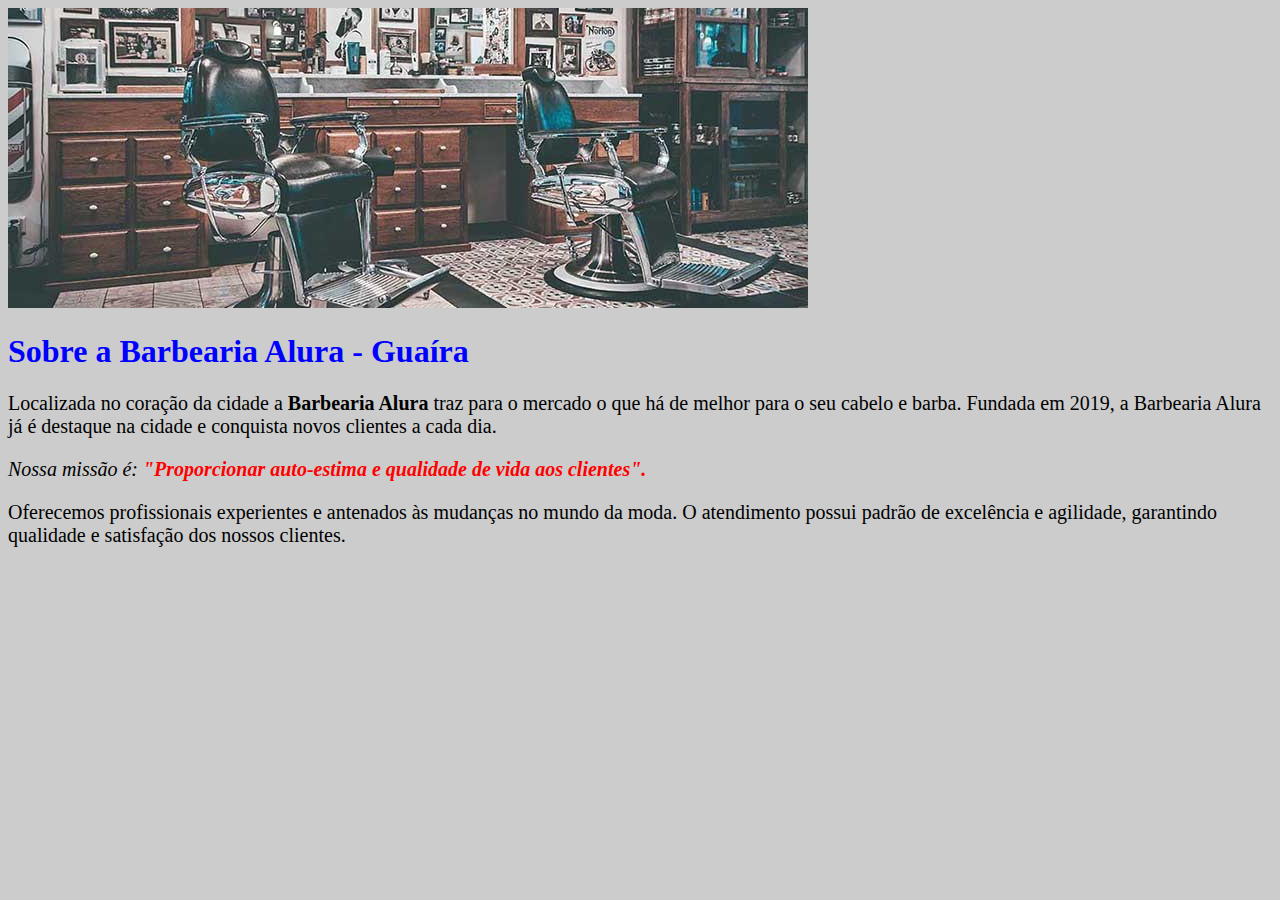
==== index.html @ 228155e6 "Add files via upload" ====
<!DOCTYPE html>
<html	lang="pt-br">
	<head>
		<meta charset="UTF-8">
		<title>Barbearia DEV Sistem</title>
		<link rel="stylesheet" href="style.css">
		
		<style>
			p{
				font-size: 20px;
			}
			</style>
			
	</head>
	<body>
	    <img src="banner.jpg" alt="banner"/>
		<h1 style="text-aling: center">Sobre a Barbearia Alura - Guaíra</h1>
	
		<P	style="text-aling: justify">	
			Localizada no coração da cidade a <STRONG>Barbearia Alura</STRONG> traz para o mercado o que há de melhor para o seu cabelo e barba. Fundada em 2019, a Barbearia Alura já é destaque na cidade e conquista novos clientes a cada dia.
		</P>
	
		<P style="font-size:20px: text-aling: right">	
			<em>Nossa missão é:	<STRONG>"Proporcionar auto-estima e qualidade de vida aos clientes".</STRONG></EM></P>
		</P>
	
		<p style="text-aling: left">
			Oferecemos profissionais experientes e antenados às mudanças no mundo da moda. O atendimento possui padrão de excelência e agilidade, garantindo qualidade e satisfação dos nossos clientes.
		</P>
	</body>
</html>
---- style.css ----
body{
     background: #cccccc
}	 
p{
		
	text-aling: center;
}
em strong{
   color: #ff0000;
}
h1{
    color: #0000ff;
}
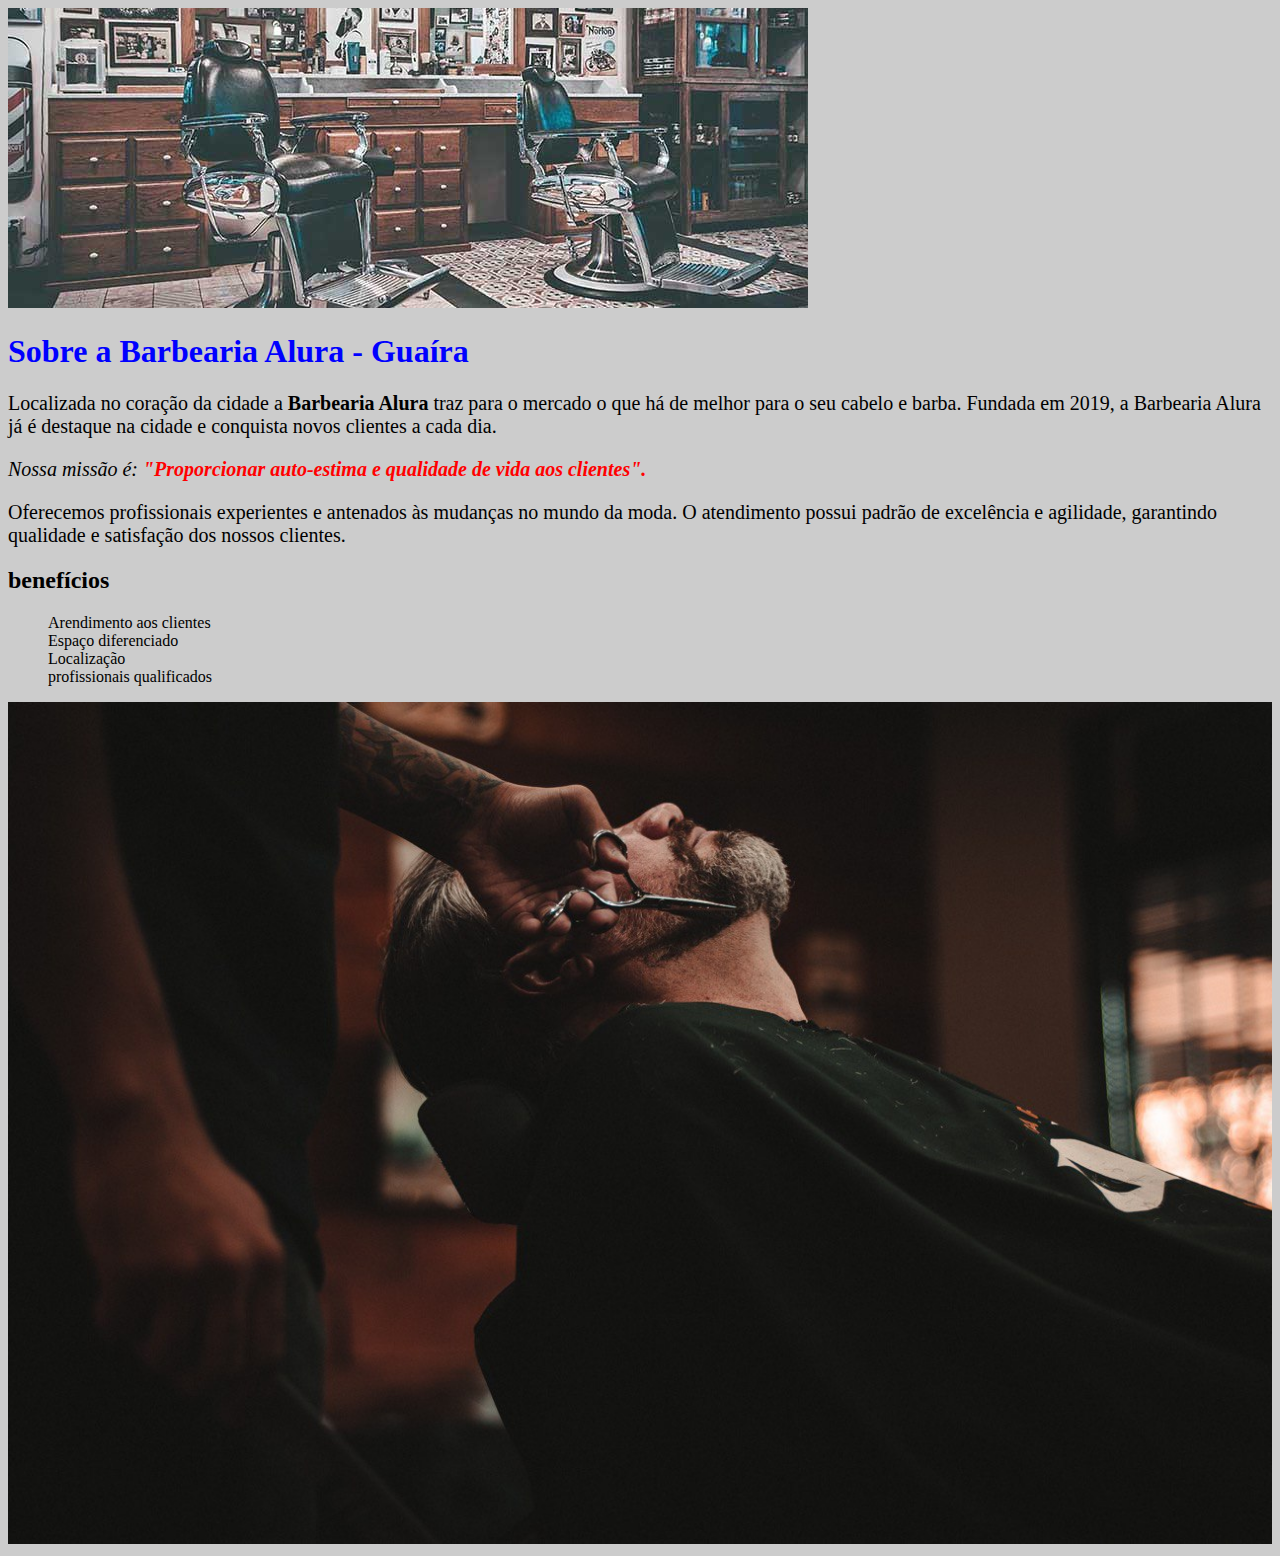
==== commit ec0ccb13: "Add files via upload" ====
--- a/index.html
+++ b/index.html
@@ -27,5 +27,15 @@
 		<p style="text-aling: left">
 			Oferecemos profissionais experientes e antenados às mudanças no mundo da moda. O atendimento possui padrão de excelência e agilidade, garantindo qualidade e satisfação dos nossos clientes.
 		</P>
+		
+		<H2>benefícios</H2>
+		<ul>
+		     <li class='items'> Arendimento aos clientes</li>
+			 <li class='items'> Espaço diferenciado</li>
+			 <li class='items'>Localização</li>
+			 <li class='items'>profissionais qualificados</li>
+		</ul>
+
+       <img id="benefícios" src="beneficios.jpg">		
 	</body>
-</html>
+
--- a/style.css
+++ b/style.css
@@ -10,4 +10,14 @@
 }
 h1{
     color: #0000ff;
-}+}
+#banner  {
+	 width: 100%;
+}
+.items{
+    front-style: italic;
+    list-style: none;
+}	
+#benefícios{
+     width:100%;
+}	 	 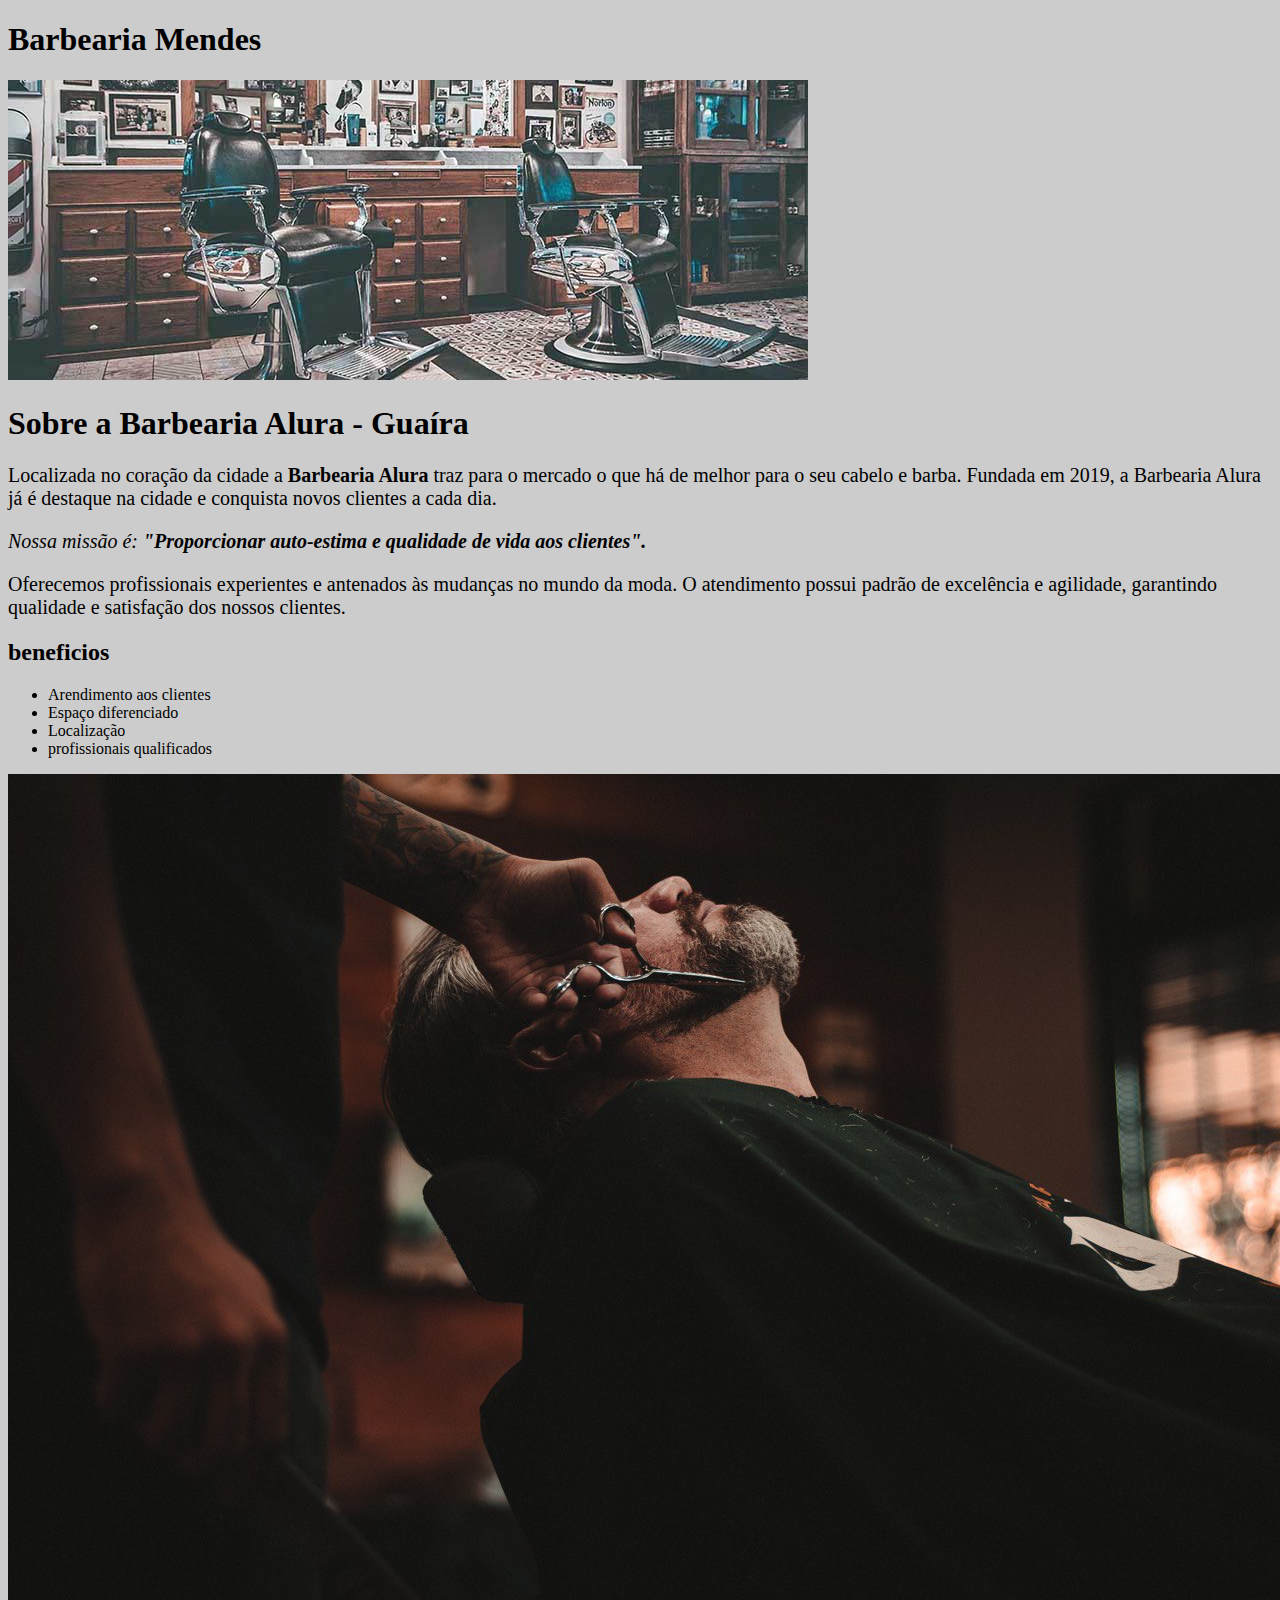
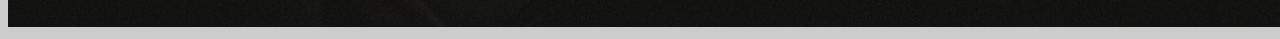
==== commit 8e94f46b: "Add files via upload" ====
--- a/index.html
+++ b/index.html
@@ -13,8 +13,13 @@
 			
 	</head>
 	<body>
+	      <header>
+		       <h1 class="centralizar">Barbearia Mendes</h1>
+		  <header>
 	    <img src="banner.jpg" alt="banner"/>
+		
 		<h1 style="text-aling: center">Sobre a Barbearia Alura - Guaíra</h1>
+		
 	
 		<P	style="text-aling: justify">	
 			Localizada no coração da cidade a <STRONG>Barbearia Alura</STRONG> traz para o mercado o que há de melhor para o seu cabelo e barba. Fundada em 2019, a Barbearia Alura já é destaque na cidade e conquista novos clientes a cada dia.
@@ -28,7 +33,7 @@
 			Oferecemos profissionais experientes e antenados às mudanças no mundo da moda. O atendimento possui padrão de excelência e agilidade, garantindo qualidade e satisfação dos nossos clientes.
 		</P>
 		
-		<H2>benefícios</H2>
+		<H2>beneficios</H2>
 		<ul>
 		     <li class='items'> Arendimento aos clientes</li>
 			 <li class='items'> Espaço diferenciado</li>
@@ -36,6 +41,6 @@
 			 <li class='items'>profissionais qualificados</li>
 		</ul>
 
-       <img id="benefícios" src="beneficios.jpg">		
+       <img id="beneficios" class="imagembeneficio" src="beneficios.jpg">		
 	</body>
 
--- a/style.css
+++ b/style.css
@@ -1,23 +1,29 @@
 body{
      background: #cccccc
 }	 
-p{
-		
-	text-aling: center;
+{
+p,.centralizar{		
+	text-align: center;
 }
 em strong{
    color: #ff0000;
 }
-h1{
+h1,h2{
     color: #0000ff;
 }
 #banner  {
 	 width: 100%;
 }
 .items{
-    front-style: italic;
+    font-style: italic;
     list-style: none;
 }	
-#benefícios{
-     width:100%;
-}	 	 +#beneficios{
+     width:50%;
+}	 
+ul{ 
+    display: inline-block;
+	width: 20%;
+	margin-right: 15%;
+	vertical-align:top;
+}		
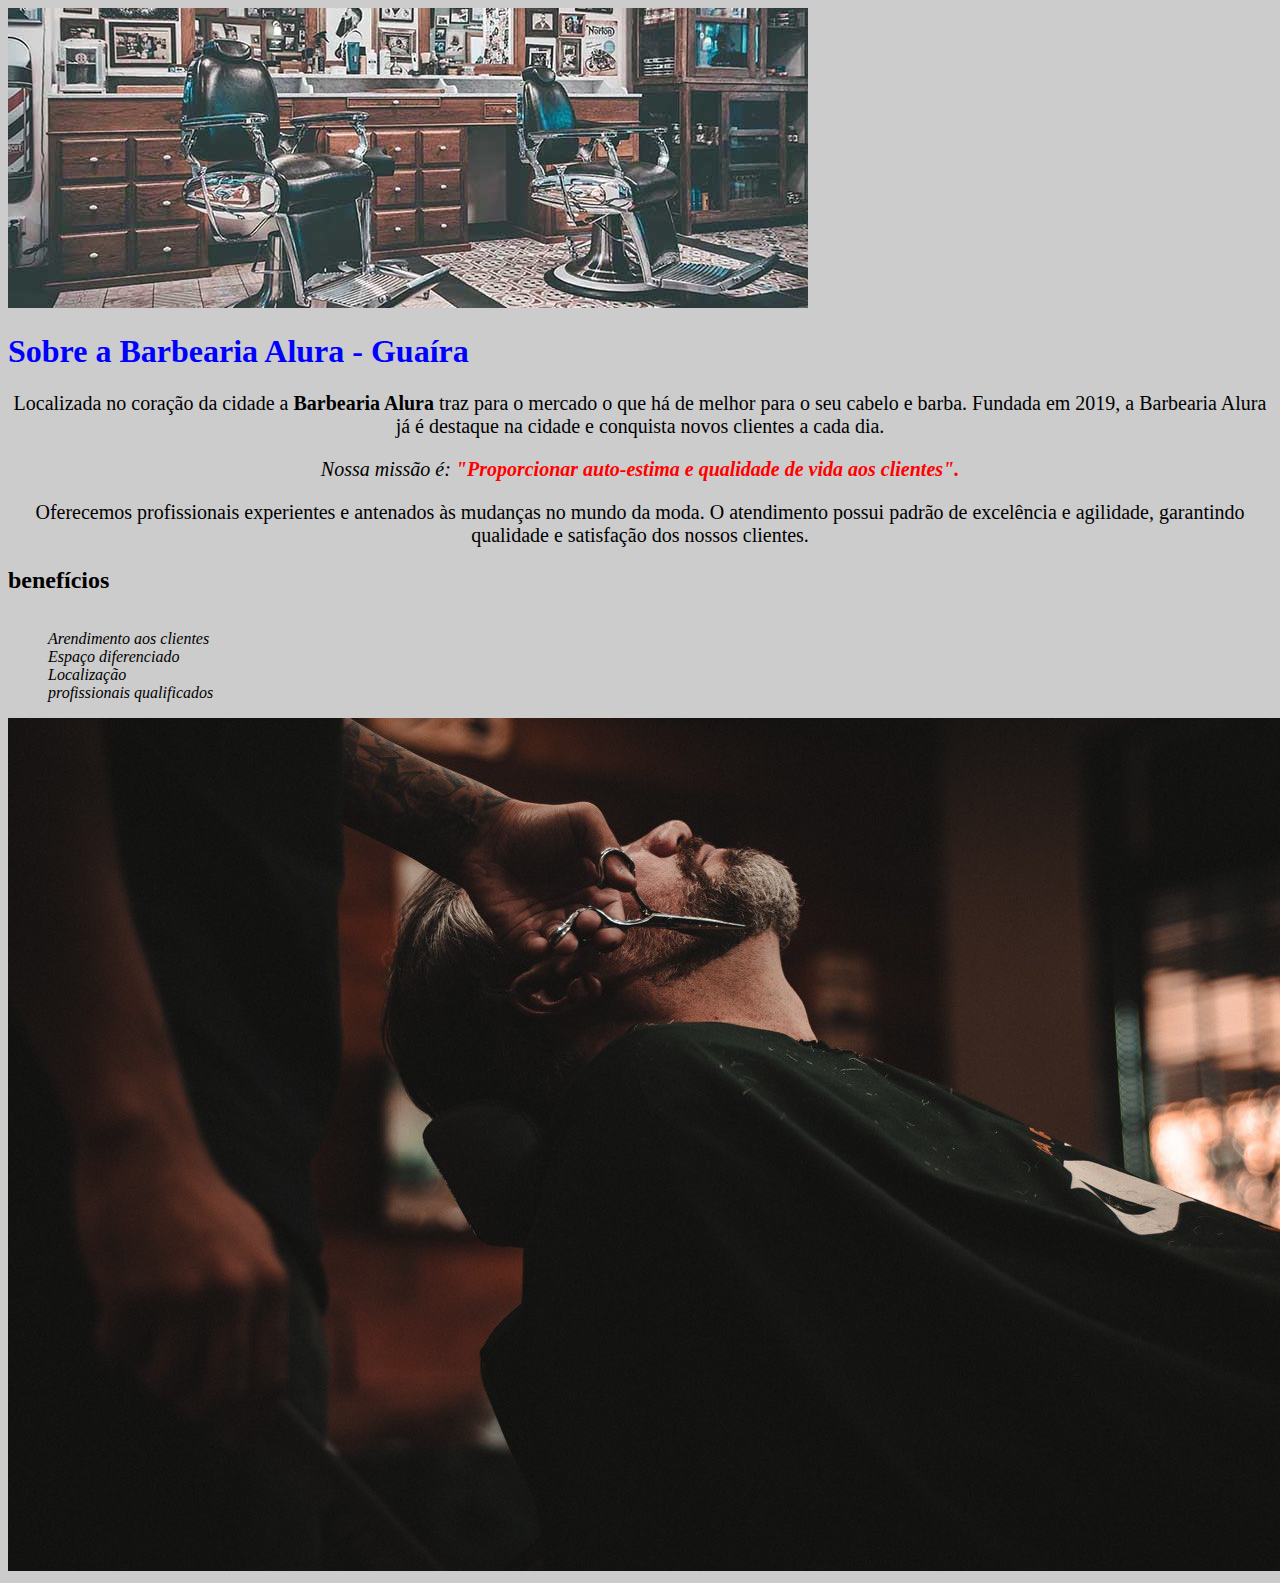
==== commit 5532f494: "Add files via upload" ====
--- a/index.html
+++ b/index.html
@@ -13,13 +13,8 @@
 			
 	</head>
 	<body>
-	      <header>
-		       <h1 class="centralizar">Barbearia Mendes</h1>
-		  <header>
 	    <img src="banner.jpg" alt="banner"/>
-		
 		<h1 style="text-aling: center">Sobre a Barbearia Alura - Guaíra</h1>
-		
 	
 		<P	style="text-aling: justify">	
 			Localizada no coração da cidade a <STRONG>Barbearia Alura</STRONG> traz para o mercado o que há de melhor para o seu cabelo e barba. Fundada em 2019, a Barbearia Alura já é destaque na cidade e conquista novos clientes a cada dia.
@@ -33,7 +28,7 @@
 			Oferecemos profissionais experientes e antenados às mudanças no mundo da moda. O atendimento possui padrão de excelência e agilidade, garantindo qualidade e satisfação dos nossos clientes.
 		</P>
 		
-		<H2>beneficios</H2>
+		<H2>benefícios</H2>
 		<ul>
 		     <li class='items'> Arendimento aos clientes</li>
 			 <li class='items'> Espaço diferenciado</li>
@@ -41,6 +36,6 @@
 			 <li class='items'>profissionais qualificados</li>
 		</ul>
 
-       <img id="beneficios" class="imagembeneficio" src="beneficios.jpg">		
+       <img id="benefícios" src="beneficios.jpg">		
 	</body>
 
--- a/style.css
+++ b/style.css
@@ -1,14 +1,14 @@
 body{
      background: #cccccc
 }	 
-{
-p,.centralizar{		
+p{
+		
 	text-align: center;
 }
 em strong{
    color: #ff0000;
 }
-h1,h2{
+h1{
     color: #0000ff;
 }
 #banner  {
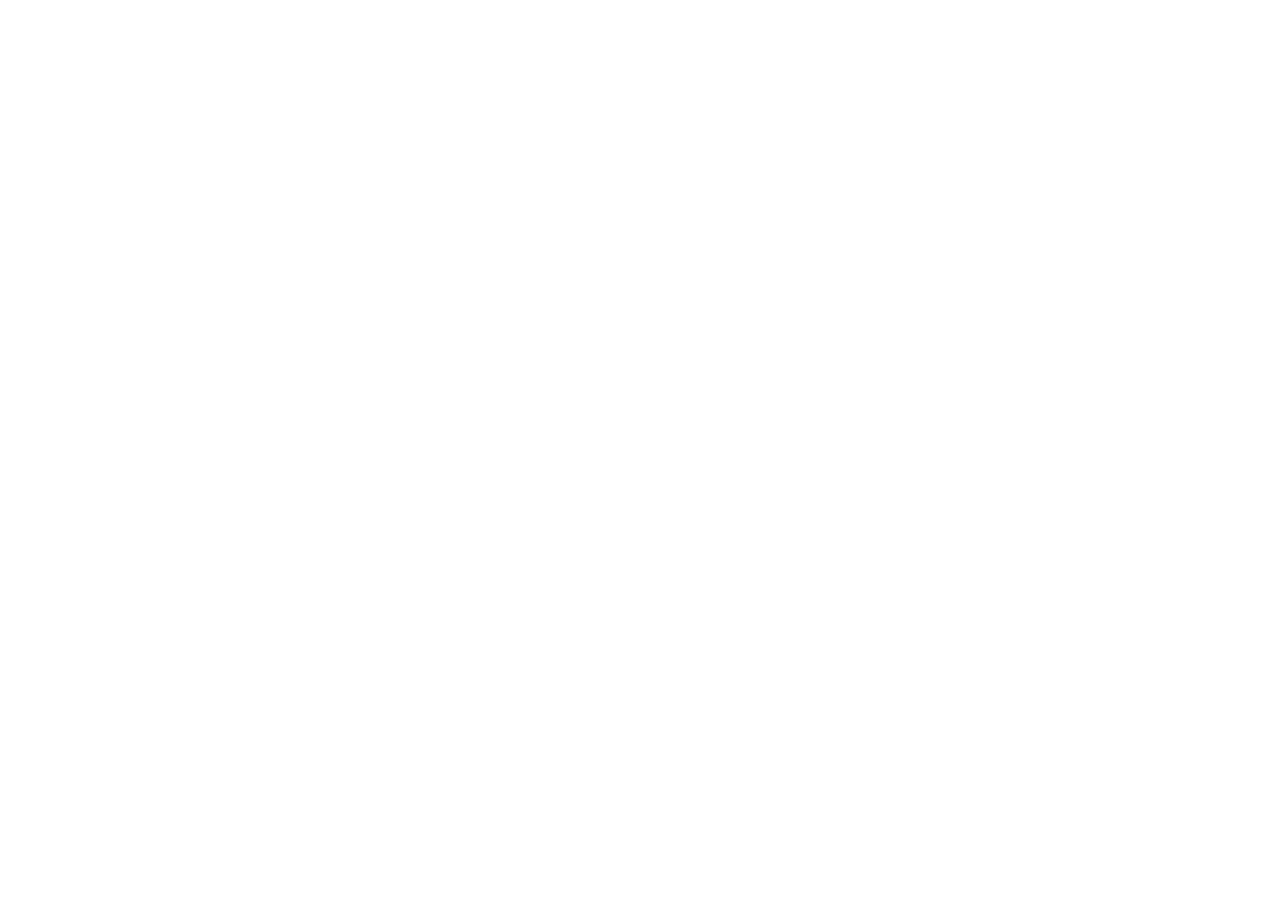
==== commit d51660e6: "Add files via upload" ====
--- a/index.html
+++ b/index.html
@@ -1,41 +1,12 @@
-<!DOCTYPE html>
-<html	lang="pt-br">
-	<head>
-		<meta charset="UTF-8">
-		<title>Barbearia DEV Sistem</title>
-		<link rel="stylesheet" href="style.css">
-		
-		<style>
-			p{
-				font-size: 20px;
-			}
-			</style>
-			
-	</head>
-	<body>
-	    <img src="banner.jpg" alt="banner"/>
-		<h1 style="text-aling: center">Sobre a Barbearia Alura - Guaíra</h1>
-	
-		<P	style="text-aling: justify">	
-			Localizada no coração da cidade a <STRONG>Barbearia Alura</STRONG> traz para o mercado o que há de melhor para o seu cabelo e barba. Fundada em 2019, a Barbearia Alura já é destaque na cidade e conquista novos clientes a cada dia.
-		</P>
-	
-		<P style="font-size:20px: text-aling: right">	
-			<em>Nossa missão é:	<STRONG>"Proporcionar auto-estima e qualidade de vida aos clientes".</STRONG></EM></P>
-		</P>
-	
-		<p style="text-aling: left">
-			Oferecemos profissionais experientes e antenados às mudanças no mundo da moda. O atendimento possui padrão de excelência e agilidade, garantindo qualidade e satisfação dos nossos clientes.
-		</P>
-		
-		<H2>benefícios</H2>
-		<ul>
-		     <li class='items'> Arendimento aos clientes</li>
-			 <li class='items'> Espaço diferenciado</li>
-			 <li class='items'>Localização</li>
-			 <li class='items'>profissionais qualificados</li>
-		</ul>
-
-       <img id="benefícios" src="beneficios.jpg">		
-	</body>
-
+<!DOCTYPE html>
+<html lang="en">
+<head>
+    <meta charset="UTF-8">
+    <meta http-equiv="X-UA-Compatible" content="IE=edge">
+    <meta name="viewport" content="width=device-width, initial-scale=1.0">
+    <title>Document</title>
+</head>
+<body>
+    
+</body>
+</html>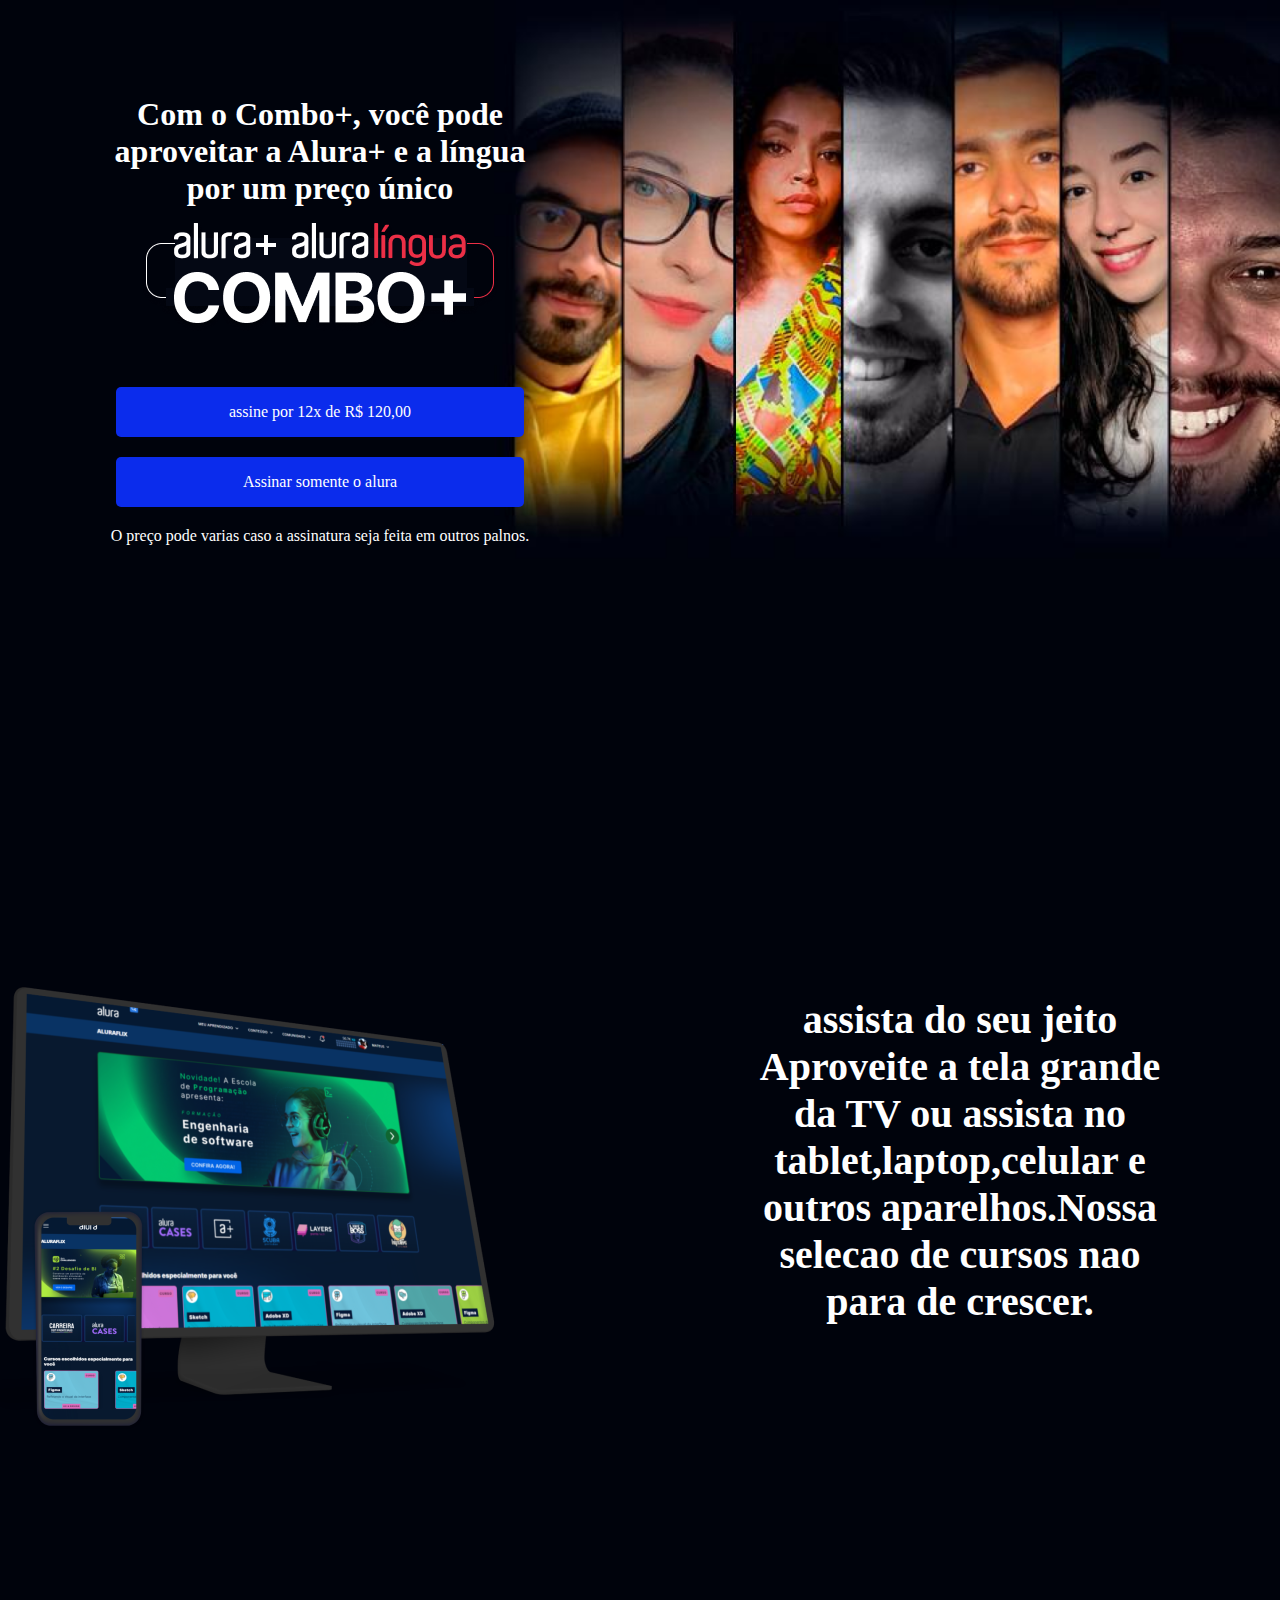
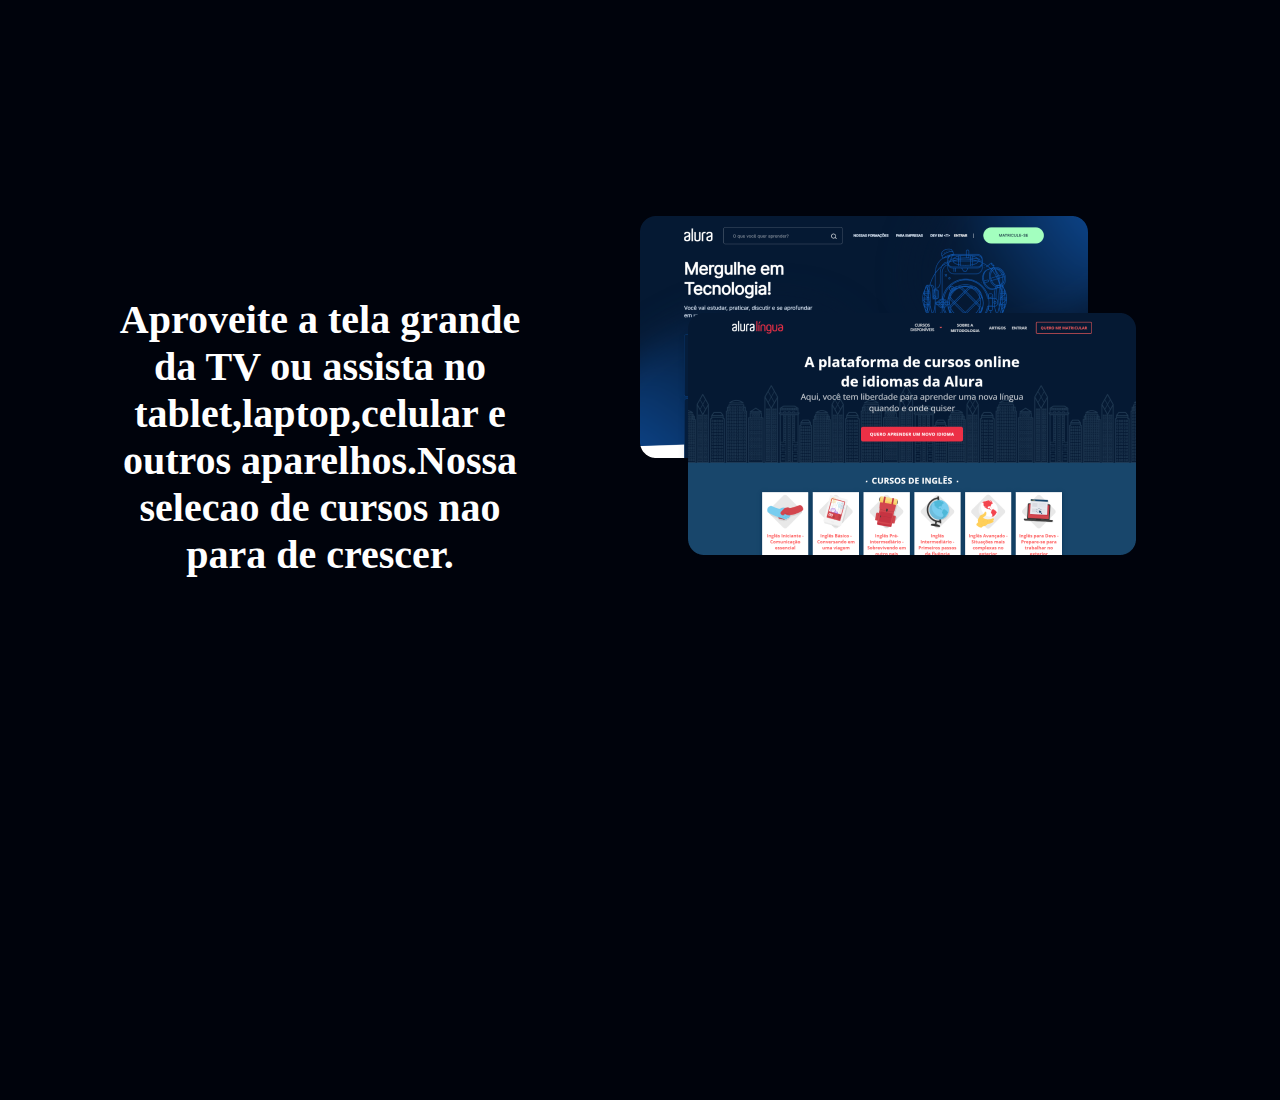
==== commit 884a4a18: "Add files via upload" ====
--- a/index.html
+++ b/index.html
@@ -4,9 +4,51 @@
     <meta charset="UTF-8">
     <meta http-equiv="X-UA-Compatible" content="IE=edge">
     <meta name="viewport" content="width=device-width, initial-scale=1.0">
-    <title>Document</title>
+    <title>MendesFlix</title>
+    <link rel="stylesheet" href="css/style.css">
+
 </head>
 <body>
+    <section class="principal container">
+        <div>
+       <h1>
+           Com o Combo+, você pode aproveitar a Alura+ e a língua por um preço único
+       </h1>
+       <img src="img/combo.png" alt="Combo alura">
+       <a href="#" class="assine_botao">
+          assine por 12x de R$ 120,00
+       </a>
+       <a href="#" class="container_botao botao_segundario">
+            Assinar somente o alura
+       </a>
+    </P class="container_aviso">
+          O preço pode varias caso a assinatura seja feita em outros palnos.
+    </p>
+    </div>
+
+    </section>
+    <section class="container segundario"> 
+    <img src="img/Plataformas.png" alt="Plataformas">
+    <div class="container_descricao">
+        <h2 class="descricao_titulo">assista do seu jeito</h2>
+        <p class="descricao_titulo">
+            Aproveite a tela grande da TV ou assista no tablet,laptop,celular e outros aparelhos.Nossa selecao de cursos nao para de crescer.
+
+        </p>
+    </div>
+    </section>
+
+    <section class="container segundario"> 
+        
+        <div class="container_descricao">
+        
+            <p class="descricao_titulo">
+                Aproveite a tela grande da TV ou assista no tablet,laptop,celular e outros aparelhos.Nossa selecao de cursos nao para de crescer.
     
+            </p>
+        </div>
+        <img src="img/Telas.png" alt="Telas">
+        </section>
+
 </body>
-</html>+</html>
--- a/css/style.css
+++ b/css/style.css
@@ -0,0 +1,62 @@
+body{
+    --branco-principal: #fff;
+    --botao-azul: #0b2cec;
+    --cor-de-fundo: #00030c;
+}
+body{
+    background-color: var(--cor-de-fundo);
+    color: var(--branco-principal);
+}
+*{
+    margin: 0;
+    padding: 0;
+}
+.principal{
+    background-image: url("../img/background.png");
+    background-repeat: no-repeat;
+    background-size: contain;
+    display: block;
+}
+.container{
+    height: 100vh;
+    display: grid;
+    grid-template-columns: 50% 50%;
+}
+.assine_botao, .container_botao{
+    background-color: var(--botao-azul);
+    border-radius: 5px;
+    padding: 1em;
+    color: var(--branco-principalj);
+    text-decoration: none;
+    display: block;
+margin: 20px;
+
+}
+.botao_secundario{
+    background-color:transparent;
+    border: 2px solid var(--branco-principal);
+}
+.container img{
+    margin: 1em 0 2em 0;
+}
+.container div{
+     margin: 6em;
+     text-align: center;
+}
+.container_aviso{
+    padding: 10px;
+    font-size: 10px;
+}
+    
+.container.secundario{
+    width: 80%;
+}
+.secundario{
+    align-items: center;
+    margin: 0% auto;
+}
+.descricao_titulo{
+    font-weight: 700;
+    font-size: 40px;
+    color: var(--branco-principal);
+}
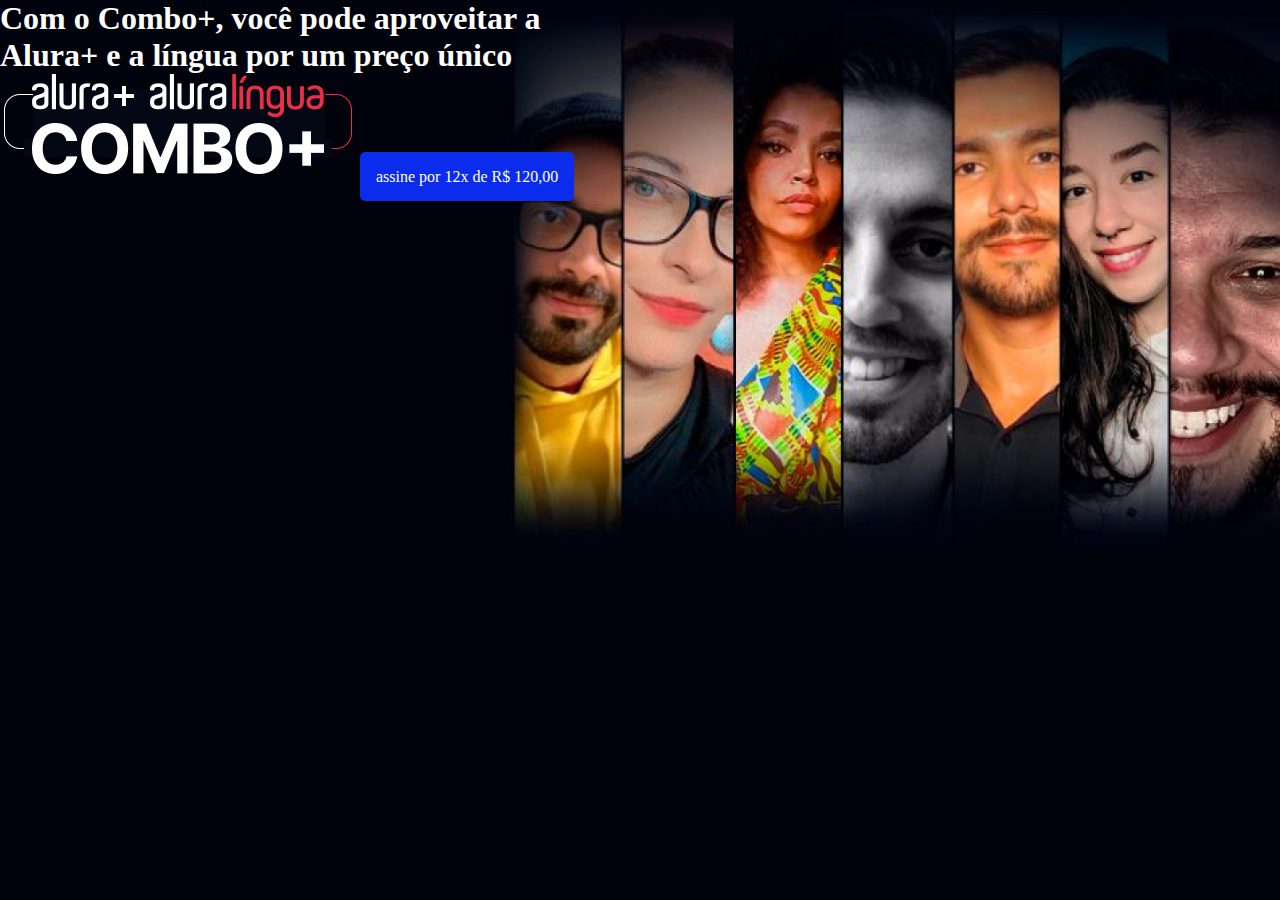
==== commit ee90a048: "Add files via upload" ====
--- a/index.html
+++ b/index.html
@@ -18,37 +18,7 @@
        <a href="#" class="assine_botao">
           assine por 12x de R$ 120,00
        </a>
-       <a href="#" class="container_botao botao_segundario">
-            Assinar somente o alura
-       </a>
-    </P class="container_aviso">
-          O preço pode varias caso a assinatura seja feita em outros palnos.
-    </p>
-    </div>
-
-    </section>
-    <section class="container segundario"> 
-    <img src="img/Plataformas.png" alt="Plataformas">
-    <div class="container_descricao">
-        <h2 class="descricao_titulo">assista do seu jeito</h2>
-        <p class="descricao_titulo">
-            Aproveite a tela grande da TV ou assista no tablet,laptop,celular e outros aparelhos.Nossa selecao de cursos nao para de crescer.
-
-        </p>
     </div>
     </section>
-
-    <section class="container segundario"> 
-        
-        <div class="container_descricao">
-        
-            <p class="descricao_titulo">
-                Aproveite a tela grande da TV ou assista no tablet,laptop,celular e outros aparelhos.Nossa selecao de cursos nao para de crescer.
-    
-            </p>
-        </div>
-        <img src="img/Telas.png" alt="Telas">
-        </section>
-
 </body>
 </html>
--- a/css/style.css
+++ b/css/style.css
@@ -22,41 +22,10 @@
     display: grid;
     grid-template-columns: 50% 50%;
 }
-.assine_botao, .container_botao{
+.assine_botao{
     background-color: var(--botao-azul);
     border-radius: 5px;
     padding: 1em;
     color: var(--branco-principalj);
     text-decoration: none;
-    display: block;
-margin: 20px;
-
 }
-.botao_secundario{
-    background-color:transparent;
-    border: 2px solid var(--branco-principal);
-}
-.container img{
-    margin: 1em 0 2em 0;
-}
-.container div{
-     margin: 6em;
-     text-align: center;
-}
-.container_aviso{
-    padding: 10px;
-    font-size: 10px;
-}
-    
-.container.secundario{
-    width: 80%;
-}
-.secundario{
-    align-items: center;
-    margin: 0% auto;
-}
-.descricao_titulo{
-    font-weight: 700;
-    font-size: 40px;
-    color: var(--branco-principal);
-}
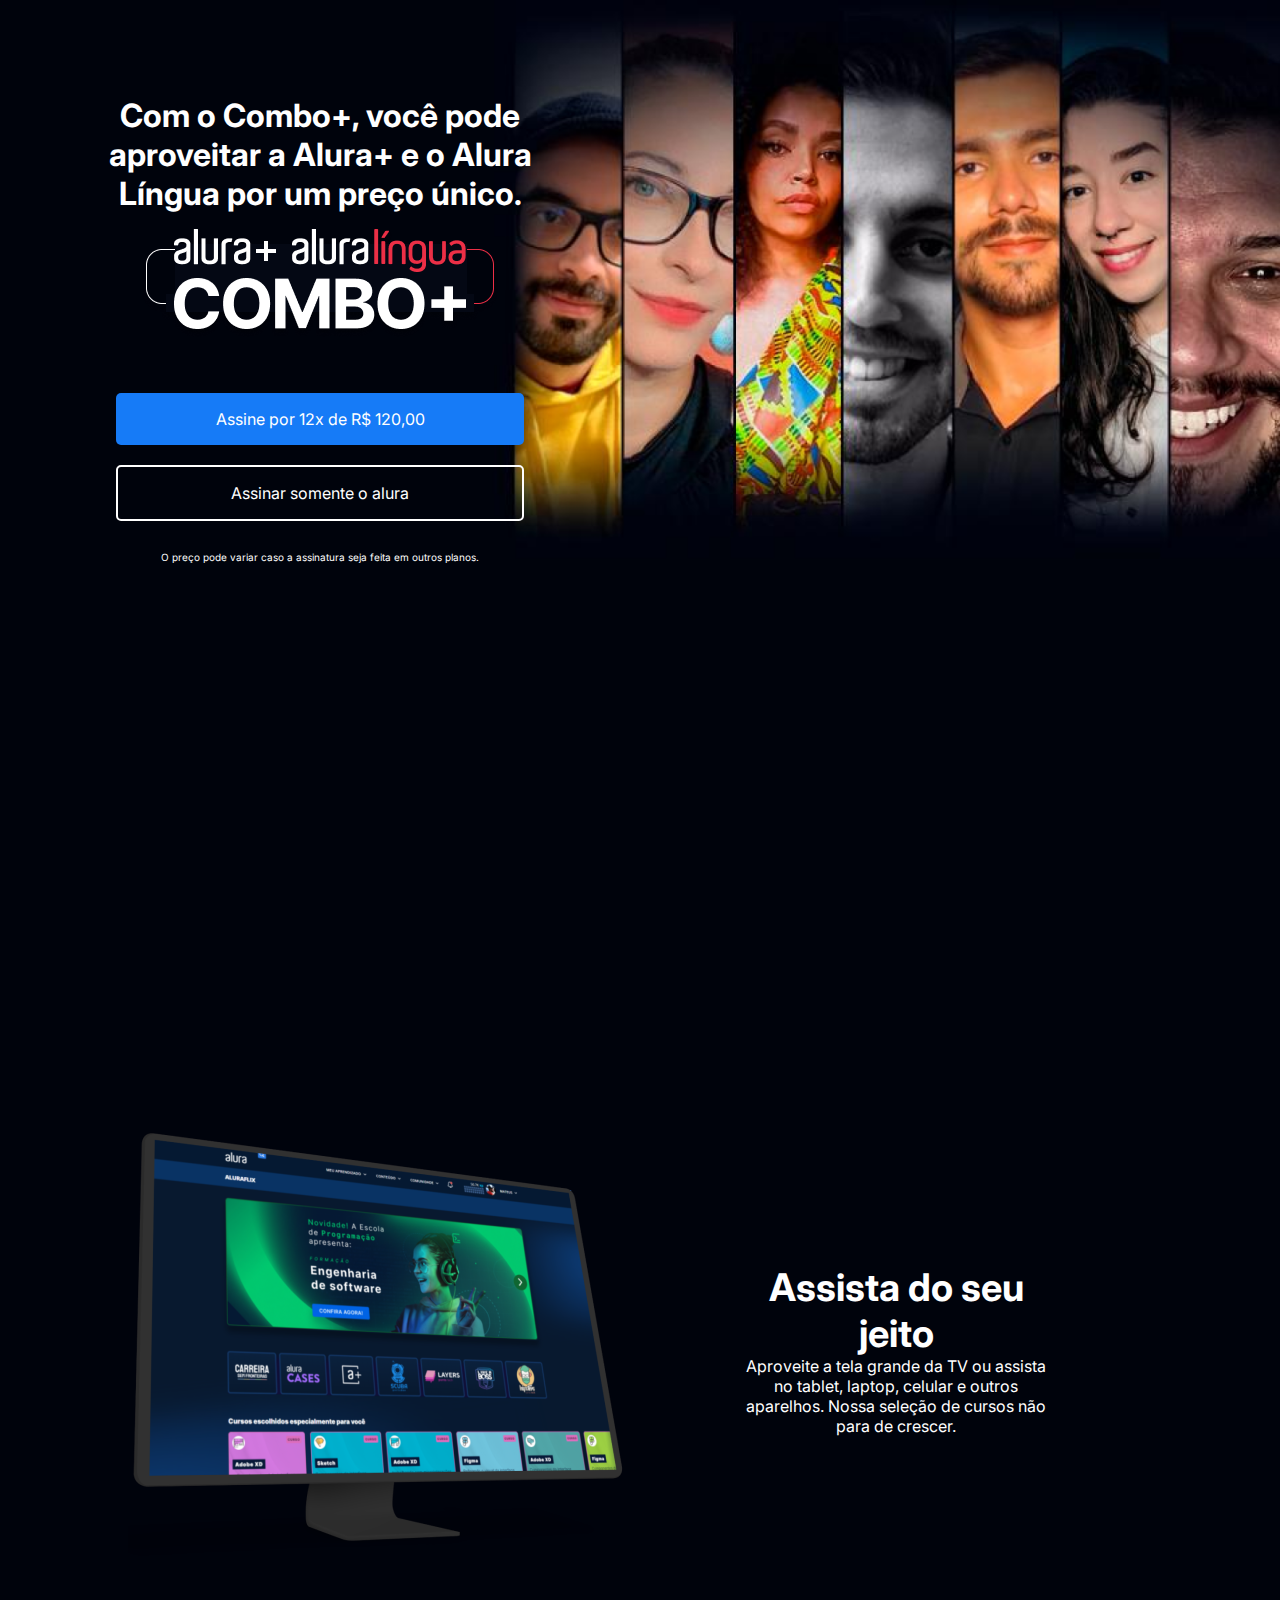
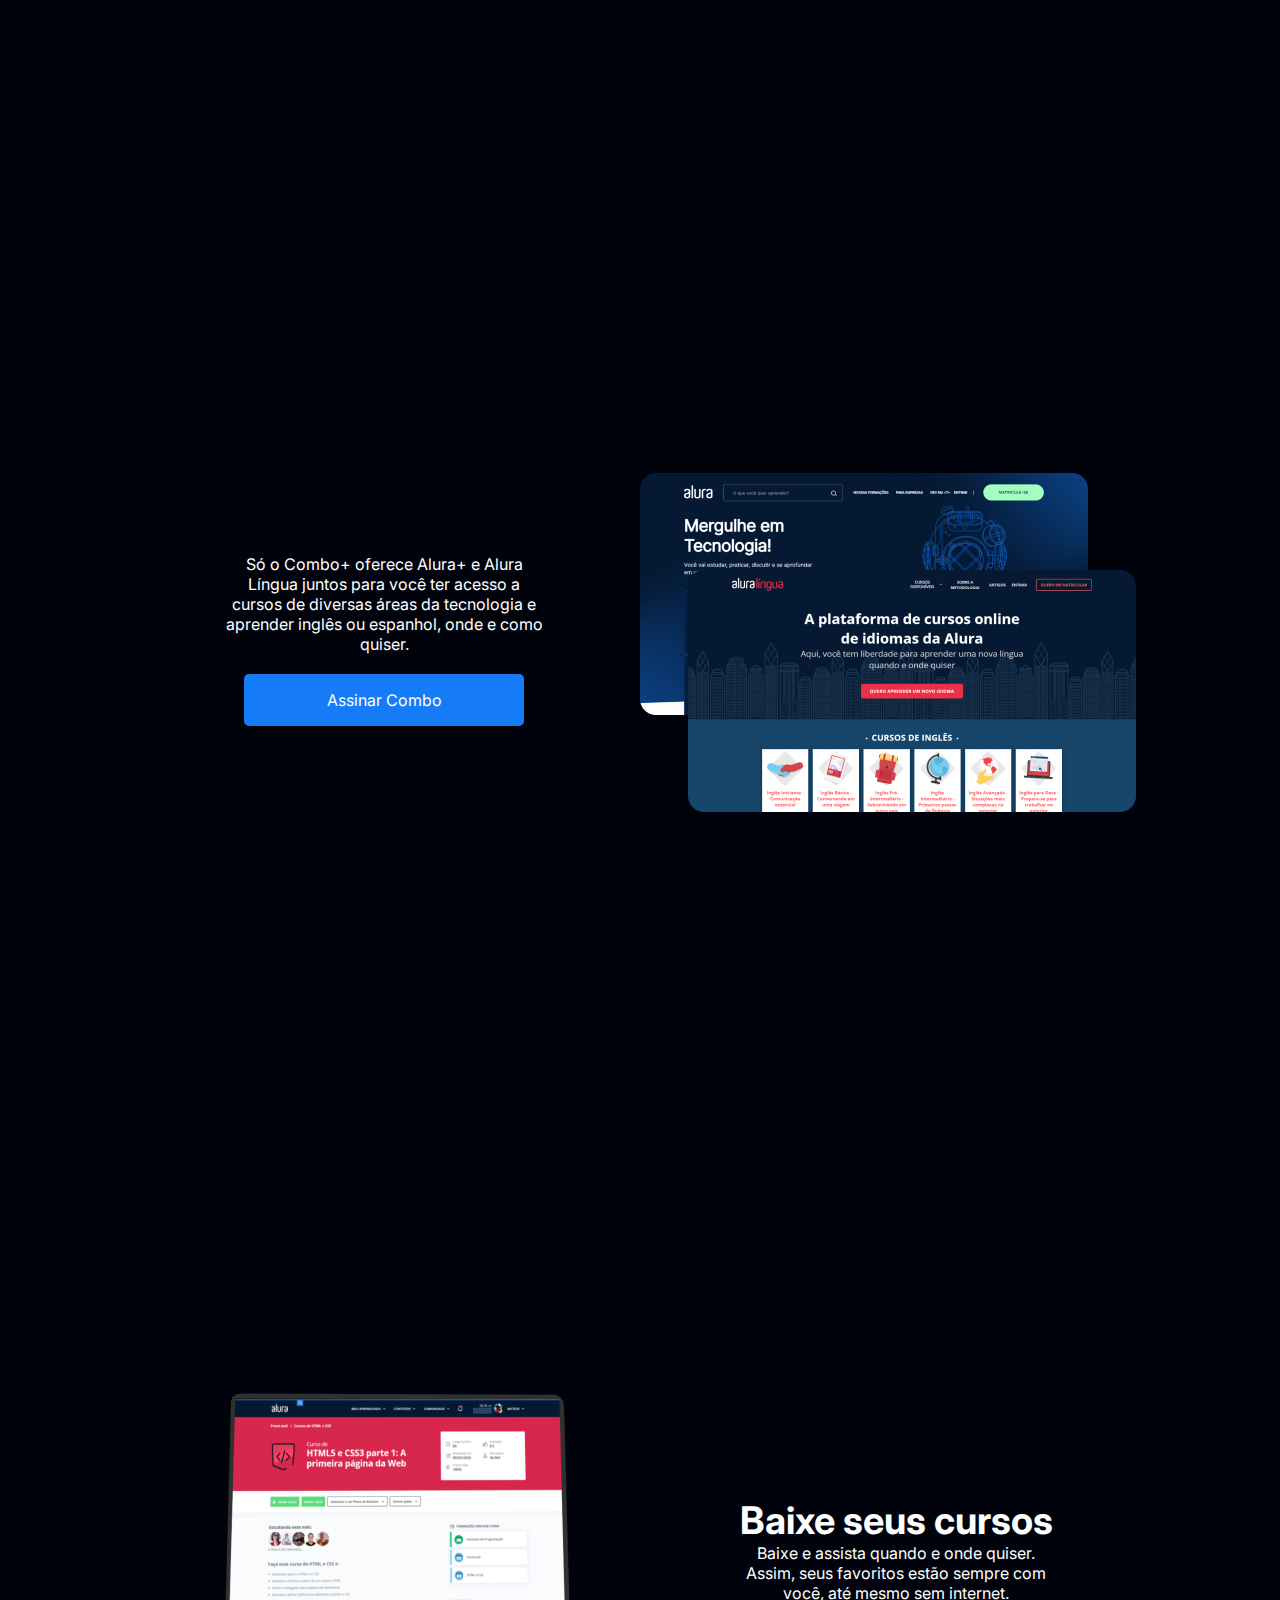
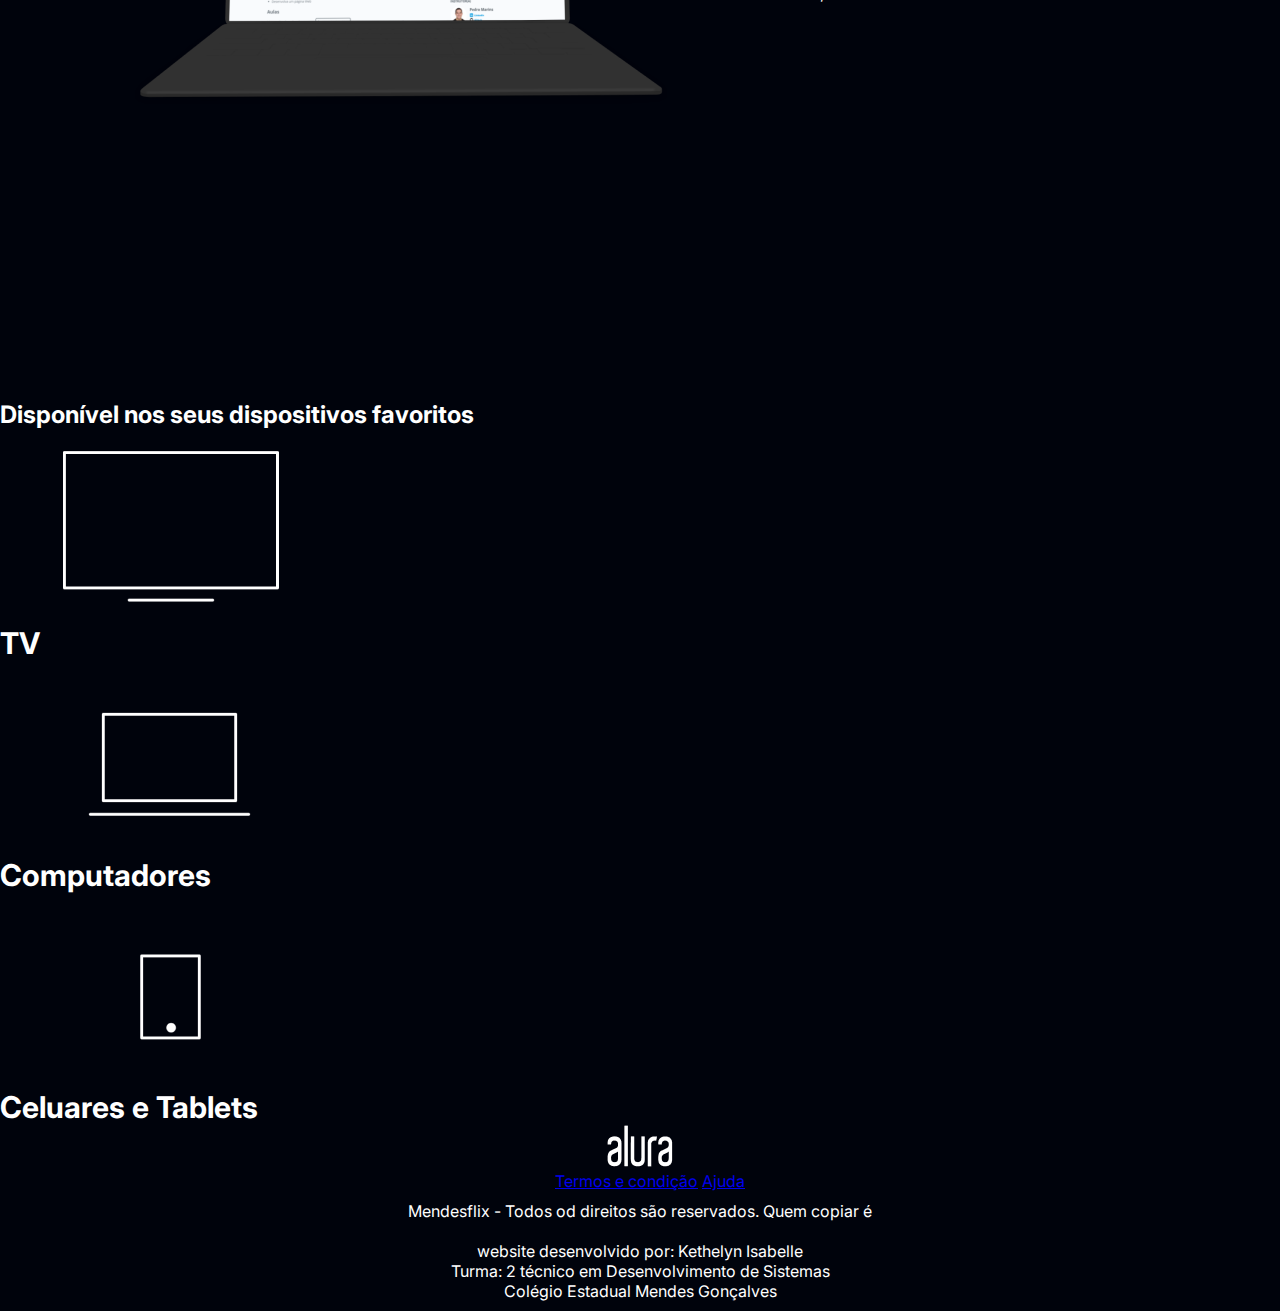
==== commit 22ea240e: "Add files via upload" ====
--- a/index.html
+++ b/index.html
@@ -1,24 +1,118 @@
-<!DOCTYPE html>
-<html lang="en">
-<head>
-    <meta charset="UTF-8">
-    <meta http-equiv="X-UA-Compatible" content="IE=edge">
-    <meta name="viewport" content="width=device-width, initial-scale=1.0">
-    <title>MendesFlix</title>
-    <link rel="stylesheet" href="css/style.css">
-
-</head>
-<body>
-    <section class="principal container">
-        <div>
-       <h1>
-           Com o Combo+, você pode aproveitar a Alura+ e a língua por um preço único
-       </h1>
-       <img src="img/combo.png" alt="Combo alura">
-       <a href="#" class="assine_botao">
-          assine por 12x de R$ 120,00
-       </a>
-    </div>
-    </section>
-</body>
-</html>
+<!DOCTYPE html>
+<html lang="en">
+
+<head>
+    <meta charset="UTF-8">
+    <meta http-equiv="X-UA-Compatible" content="IE=edge">
+    <meta name="viewport" content="width=device-width, initial-scale=1.0">
+    <title>MendesFlix</title>
+    <link rel="stylesheet" href="css/style.css">
+</head>
+
+<body>
+    <section class="principal container">
+        <div>
+            <h1>
+                Com o Combo+, você pode aproveitar a Alura+ e o Alura Língua por um preço único.
+            </h1>
+            <img src="img/combo.png" alt="Combo Alura">
+            <a href="#" class="assine_botao">
+                Assine por 12x de R$ 120,00
+            </a>
+            <a href="#" class="container_botao botao_secundario">
+                Assinar somente o alura
+            </a>
+            <p class="container_aviso">
+                O preço pode variar caso a assinatura seja feita em outros planos.
+            </p>
+
+        </div>
+    </section>
+    <section class="container secundario">
+        <img src="img/assista.png" alt="Assista">
+        <div class="container_descricao">
+            <h2 class="descricao_titulo">Assista do seu jeito</h2>
+            <p class="descricao_texto">
+                Aproveite a tela grande da TV ou assista no tablet, laptop, celular e outros aparelhos. Nossa seleção de
+                cursos não para de crescer.
+            </p>
+        </div>
+    </section>
+
+
+    <section class="container secundario">
+
+        <div class="container_descricao">
+            <p class="descricao_texto">
+                Só o Combo+ oferece Alura+ e Alura Língua juntos para você ter acesso a
+                 cursos de diversas áreas da
+                tecnologia e aprender inglês ou espanhol, onde e como quiser.
+            </p>
+            <a href="www.alura.com.br" class="container_botao secundario_botao">
+                Assinar Combo
+            </a>
+        </div>
+        <img src="img/telas.png" alt="Assista">
+    </section>
+
+
+    <section class="container secundario">
+        <img src="img/notebook.png" alt="Download">
+        <div class="container_descricao">
+            <h2 class="descricao_titulo">Baixe seus cursos</h2>
+            <p class="descricao_texto">
+                Baixe e assista quando e onde quiser. Assim, seus favoritos estão sempre com você, até mesmo sem internet.
+            </p>
+           
+        </div>
+
+    </section>
+    <section class="dispositivos">
+        <h2 class="dispositivos_titulo">
+            Disponível nos seus dispositivos favoritos
+        </h2>
+        <ul class="dispositivos_lista">
+            <li>
+                <img src="img/tv.png" alt="Televisão">
+                <h3 class="lista_item">TV</h3>
+            </li>
+            
+            <li>
+                <img src="img/computador.png" alt="Computador">
+                <h3 class="lista_item">Computadores</h3>
+            </li>
+            
+            <li>
+                <img src="img/celular.png" alt="celular">
+                <h3 class="lista_item">Celuares e Tablets</h3>
+            </li>
+        </ul>
+    </section>
+    <footer class="rodape">
+        <img src="img/logo.png" alt="">
+        <ul class="lista_link">
+            <li>
+
+            </li>
+            <a href="#"> Termos e condição</a>
+        </li>
+
+        <li>
+         <a href="#">Ajuda</a>
+          </li>
+        </ul>
+
+        <p class="texto_rodape">
+        Mendesflix - Todos od direitos são reservados. Quem copiar é
+    </p>
+    <p class="texto_rodape">
+       website desenvolvido por: Kethelyn Isabelle
+       <br> Turma: 2 técnico em Desenvolvimento de Sistemas 
+       <br>Colégio Estadual Mendes Gonçalves
+    </p>
+    
+
+    </footer>
+</body>
+
+</html>--- a/css/style.css
+++ b/css/style.css
@@ -1,31 +1,89 @@
-body{
-    --branco-principal: #fff;
-    --botao-azul: #0b2cec;
-    --cor-de-fundo: #00030c;
-}
-body{
-    background-color: var(--cor-de-fundo);
-    color: var(--branco-principal);
-}
-*{
-    margin: 0;
-    padding: 0;
-}
-.principal{
-    background-image: url("../img/background.png");
-    background-repeat: no-repeat;
-    background-size: contain;
-    display: block;
-}
-.container{
-    height: 100vh;
-    display: grid;
-    grid-template-columns: 50% 50%;
-}
-.assine_botao{
-    background-color: var(--botao-azul);
-    border-radius: 5px;
-    padding: 1em;
-    color: var(--branco-principalj);
-    text-decoration: none;
-}
+@import url('https://fonts.googleapis.com/css2?family=Inter&display=swap');
+:root{
+    --branco-principal: #fff;
+    --botao-azul: #167BF7;
+    --cor-de-fundo: #00030C;
+}
+body{
+    background-color: var(--cor-de-fundo);
+    color: var(--branco-principal);
+    font-family: 'Inter', sans-serif;
+}
+*{
+    margin: 0;
+    padding: 0;
+}
+.principal{
+    background-image: url("../img/background.png");
+    background-repeat: no-repeat;
+    background-size: contain;
+    display: block;
+} 
+.container{
+    height: 100vh;
+    display: grid;
+    grid-template-columns: 50% 50%;
+} 
+.assine_botao, .container_botao{
+    background-color: var(--botao-azul);
+    border-radius: 5px;
+    padding: 1em;
+    color: var(--branco-principal);
+    text-decoration: none;
+    display: block;
+    margin: 20px;
+}
+.botao_secundario{
+    background-color: transparent;
+    border: 2px solid var(--branco-principal);
+}
+.container img{
+    margin: 1em 0 2em 0;
+}
+.container div{
+    margin: 6em;
+    text-align: center;
+}
+.container_aviso{
+    padding: 10px;
+    font-size: 10px;
+}
+.container.secundario{
+    width: 80%;
+}
+.secundario{
+    align-items: center;
+    margin: 0 auto;
+}
+.descricao_titulo{
+    font-weight: 700;
+    font-size:38px;
+    color: var(--branco-principal);
+}
+.dispositivo_lista{
+    display: flex;
+    justify-content: center;
+    list-style-type: none;
+    margin: 5em 0;
+}
+.dispositivo {
+    text-align: center;
+}
+.lista_item{
+    font-size: 30px;
+}
+.lista_link{
+    text-decoration: none;
+    color: var(--branco-principal);
+    margin-left: 1em;
+}
+.rodape{
+    text-align: center;
+}
+.rodape li {
+display: inline-block;
+}
+p.texto_rodape{
+    padding: 10px;
+}
+    
